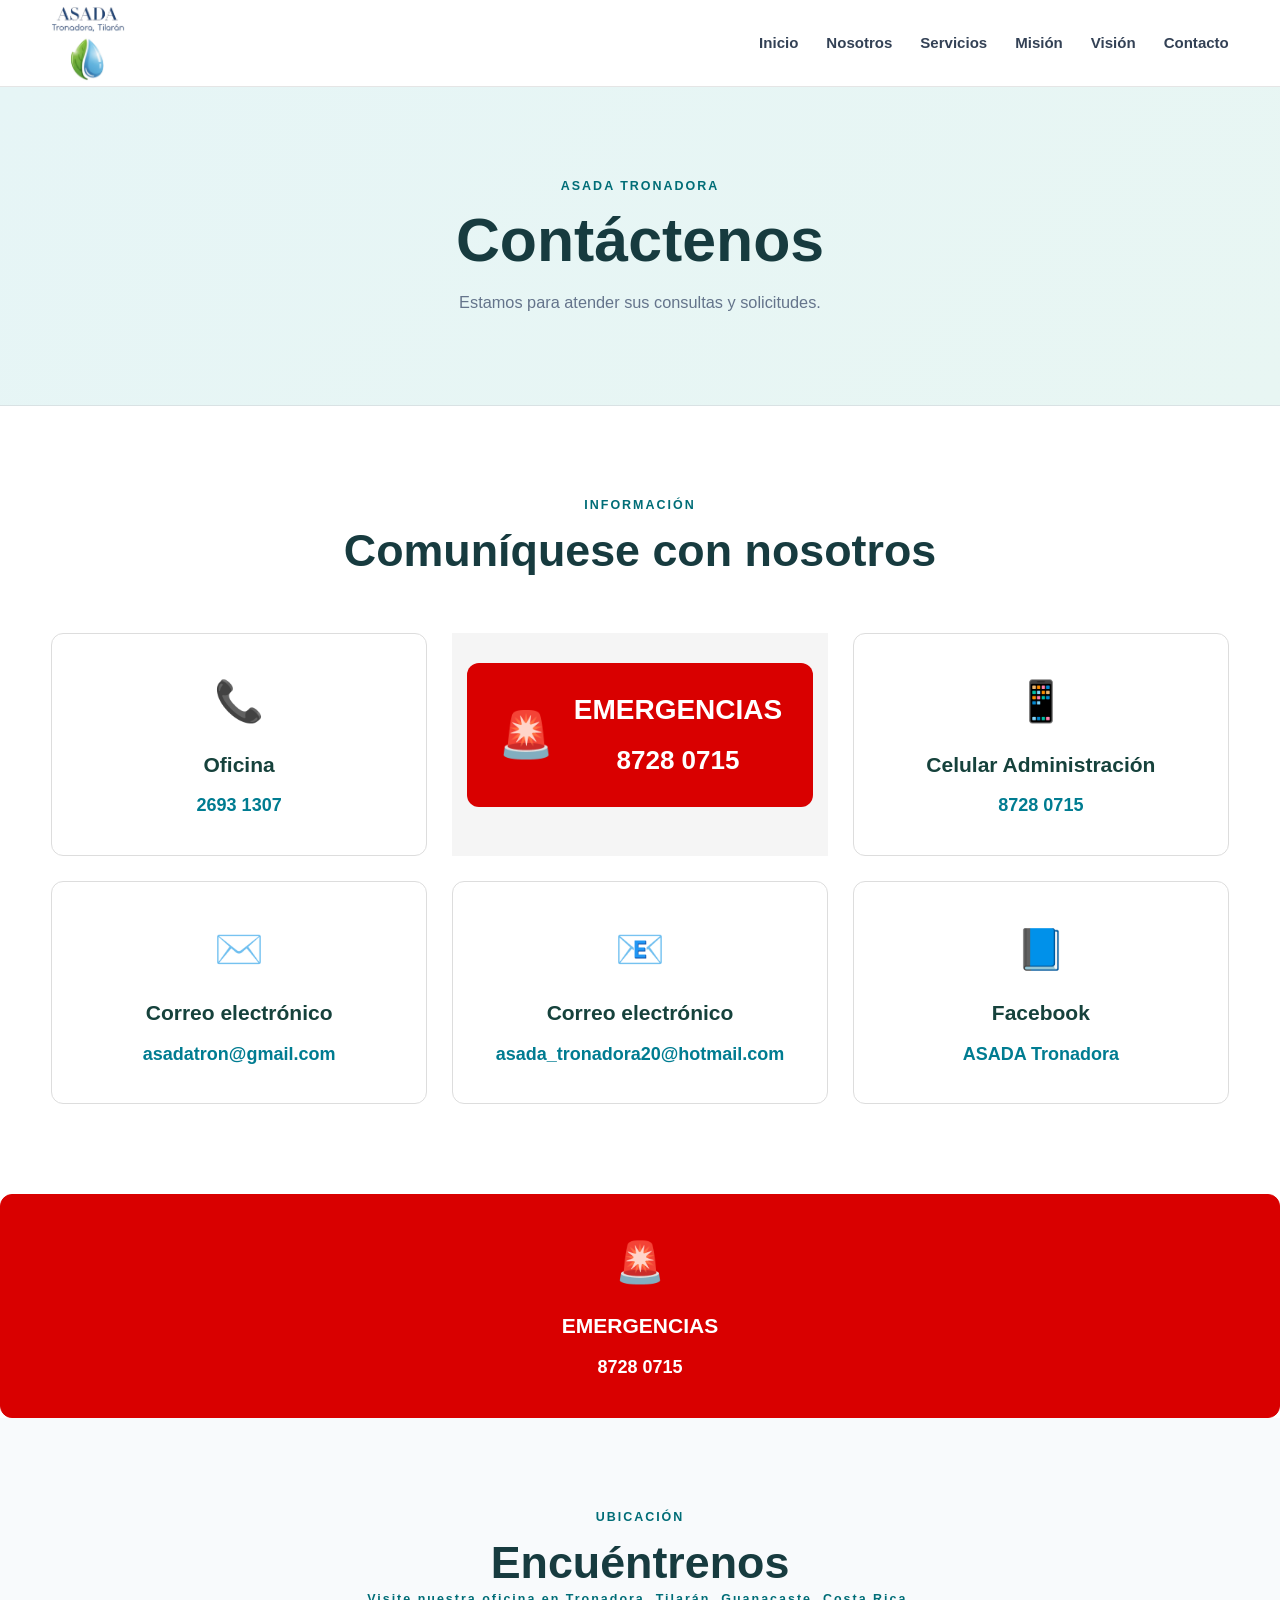
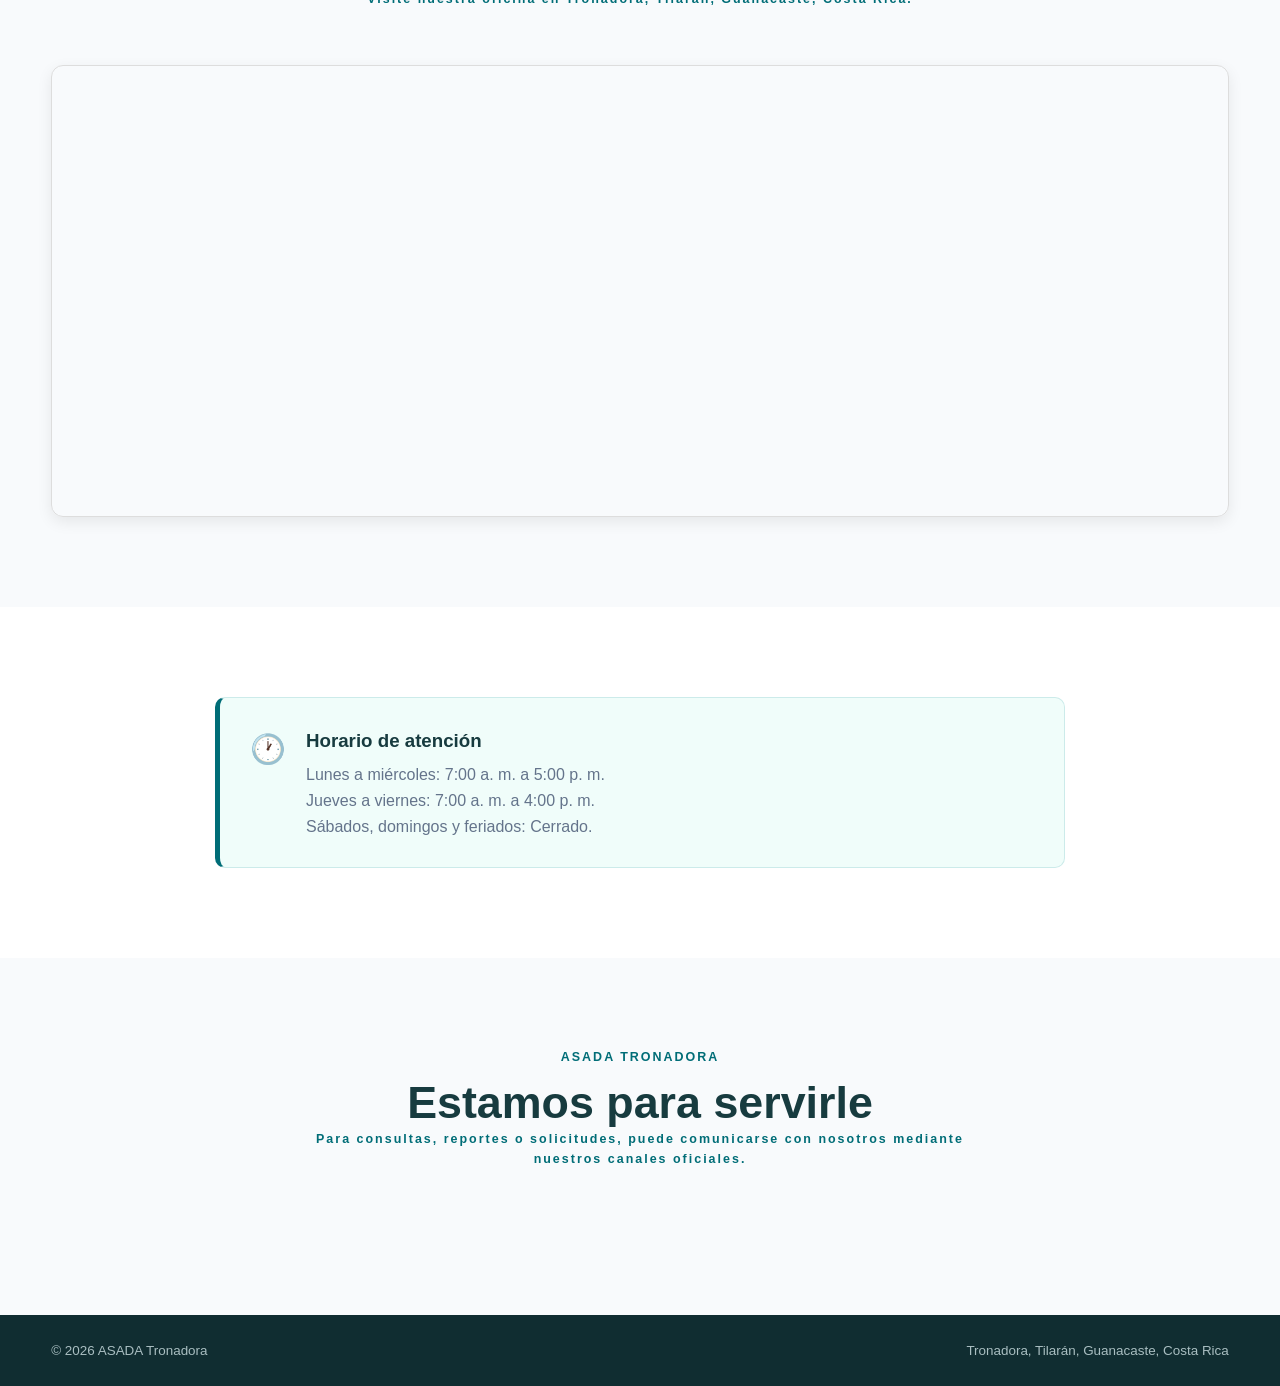
==== contacto.html @ f2df52bf "Add files via upload" ====
<!DOCTYPE html>

<html lang="es">
<head>
    <meta charset="UTF-8">
    <meta name="viewport" content="width=device-width, initial-scale=1.0">
    <title>Contacto | ASADA Tronadora</title>
    <link rel="stylesheet" href="css/style.css">
</head>

<body>

<header class="header">
    <div class="container header-container">


    <a href="index.html" class="logo">
    <img src="img/ASADA.png" alt="ASADA Tronadora">
</a>

     <nav class="nav">
    <a href="index.html">Inicio</a>
    <a href="nosotros.html">Nosotros</a>
    <a href="servicios.html">Servicios</a>
    <a href="mision.html">Misión</a>
    <a href="vision.html">Visión</a>
    <a href="contacto.html">Contacto</a>
</nav>

</div>


</header>

<main>


<!-- ENCABEZADO -->

<section class="page-header">

    <div class="container">

        <p>ASADA TRONADORA</p>

        <h1>Contáctenos</h1>

        <span>
            Estamos para atender sus consultas y solicitudes.
        </span>

    </div>

</section>


<!-- INFORMACIÓN DE CONTACTO -->

<section class="section">

    <div class="container">

        <div class="section-title">

            <p>INFORMACIÓN</p>

            <h2>Comuníquese con nosotros</h2>

        </div>


        <div class="contact-grid">

            <!-- OFICINA -->

            <a href="tel:26931307" class="contact-card">

                <div class="contact-icon">📞</div>

                <h3>Oficina</h3>

                <p>2693 1307</p>

            </a>


<!-- EMERGENCIAS -->

<section class="emergency-section">

    <div class="container">

        <div class="emergency-box">

            <div class="emergency-icon">🚨</div>

            <div>
                <h2>EMERGENCIAS</h2>

                <a href="tel:87280715">
                    8728 0715
                </a>
            </div>

        </div>

    </div>

</section>




            <!-- CELULAR -->

            <a href="tel:87280715" class="contact-card">

                <div class="contact-icon">📱</div>

                <h3>Celular Administración</h3>

                <p>8728 0715</p>

            </a>


            <!-- CORREO 1 -->

            <a href="mailto:asadatron@gmail.com" class="contact-card">

                <div class="contact-icon">✉️</div>

                <h3>Correo electrónico</h3>

                <p>asadatron@gmail.com</p>

            </a>


            <!-- CORREO 2 -->

            <a href="mailto:asada_tronadora20@hotmail.com" class="contact-card">

                <div class="contact-icon">📧</div>

                <h3>Correo electrónico</h3>

                <p>asada_tronadora20@hotmail.com</p>

            </a>


            <!-- FACEBOOK -->

            <a href="https://www.facebook.com/AsadaTrona/"
               target="_blank"
               class="contact-card">

                <div class="contact-icon">📘</div>

                <h3>Facebook</h3>

                <p>ASADA Tronadora</p>

            </a>

        </div>

    </div>

</section>

<!-- EMERGENCIAS -->

<a href="tel:87280715" class="contact-card emergency-card">

    <div class="contact-icon">🚨</div>

    <h3>EMERGENCIAS</h3>

    <p>8728 0715</p>

</a>



<!-- UBICACIÓN -->

<section class="section section-light">

    <div class="container">

        <div class="section-title">

            <p>UBICACIÓN</p>

            <h2>Encuéntrenos</h2>

            <p>
                Visite nuestra oficina en Tronadora,
                Tilarán, Guanacaste, Costa Rica.
            </p>

        </div>


        <div class="map-container">

            <iframe
                src="https://www.google.com/maps?q=10.5006043,-84.9230503&z=17&output=embed"
                width="100%"
                height="450"
                style="border:0;"
                allowfullscreen=""
                loading="lazy"
                referrerpolicy="no-referrer-when-downgrade">
            </iframe>

        </div>

    </div>

</section>



<!-- HORARIO -->

<section class="section">

    <div class="container">

        <div class="notice">

            <div class="notice-icon">🕐</div>

            <div>

                <h3>Horario de atención</h3>

                <p>
                    Lunes a miércoles: 7:00 a. m. a 5:00 p. m.
                </p>

                <p>
                    Jueves a viernes: 7:00 a. m. a 4:00 p. m.
                </p>

                <p>
                    Sábados, domingos y feriados: Cerrado.
                </p>

            </div>

        </div>

    </div>

</section>




<!-- MENSAJE FINAL -->

<section class="section section-light">

    <div class="container">

        <div class="section-title">

            <p>ASADA TRONADORA</p>

            <h2>Estamos para servirle</h2>

            <p>
                Para consultas, reportes o solicitudes,
                puede comunicarse con nosotros mediante
                nuestros canales oficiales.
            </p>

        </div>

    </div>

</section>


</main>

<footer class="footer">


<div class="container footer-content">

    <p>© 2026 ASADA Tronadora</p>

    <p>
        Tronadora, Tilarán, Guanacaste, Costa Rica
    </p>

</div>


</footer>

<script src="js/script.js"></script>

</body>
</html>
---- css/style.css ----
/* =========================================================
ASADA TRONADORA
Hoja de estilos principal
Diseño institucional, accesible y responsive
========================================================= */

/* =========================================================

1. VARIABLES
   ========================================================= */

:root {


--primary: #006d77;
--primary-dark: #00545c;
--primary-light: #e6f5f6;

--secondary: #2a9d8f;
--secondary-light: #e8f6f3;

--dark: #173b3f;
--text: #334155;
--text-light: #64748b;

--white: #ffffff;
--background: #f8fafc;
--background-alt: #eef7f7;

--border: #d9e2e4;

--success: #2e7d32;
--warning: #a16207;

--shadow-sm: 0 2px 8px rgba(15, 23, 42, 0.06);
--shadow-md: 0 8px 25px rgba(15, 23, 42, 0.08);

--radius-sm: 6px;
--radius-md: 10px;
--radius-lg: 16px;

--container: 1180px;


}

/* =========================================================
2. RESET
========================================================= */

* {
  margin: 0;
  padding: 0;
  box-sizing: border-box;
  }

html {
scroll-behavior: smooth;
}

body {
font-family:
"Segoe UI",
Roboto,
Arial,
Helvetica,
sans-serif;


background: var(--white);

color: var(--text);

line-height: 1.6;

font-size: 16px;

-webkit-font-smoothing: antialiased;


}

img {
max-width: 100%;
display: block;
}

a {
color: inherit;
text-decoration: none;
}

button,
input,
textarea,
select {
font: inherit;
}

/* =========================================================
3. CONTENEDOR
========================================================= */

.container {
width: min(92%, var(--container));


margin: 0 auto;


}

/* =========================
   HEADER
========================= */

.header {
    background-color: white;
    border-bottom: 1px solid #e5e5e5;
    position: sticky;
    top: 0;
    z-index: 1000;
}

.header-container {
    min-height: 86px;
    display: flex;
    align-items: center;
    justify-content: space-between;
    gap: 25px;
}

/* ESCUDO */

.logo {
    display: flex;
    align-items: center;
    flex-shrink: 0;
    width: 120px;
    height: 80px;
}

.logo img {
    display: block;
    width: 115px;
    height: 75px;
    object-fit: contain;
    object-position: left center;
}

/* MENÚ */

.nav {
    display: flex;
    align-items: center;
    gap: 25px;
    margin-left: auto;
}

.nav a {
    color: #16423c;
    font-weight: bold;
    white-space: nowrap;
}

.nav a:hover {
    color: #007c91;
}

/* NAVEGACIÓN */

.nav {
display: flex;


align-items: center;

gap: 28px;


}

.nav a {
position: relative;


color: var(--text);

font-size: 0.94rem;

font-weight: 600;

padding: 8px 0;

transition:
    color 0.2s ease;


}

.nav a::after {
content: "";


position: absolute;

left: 0;

bottom: 0;

width: 0;

height: 2px;

background: var(--primary);

transition: width 0.2s ease;


}

.nav a:hover {
color: var(--primary);
}

.nav a:hover::after {
width: 100%;
}

/* =========================================================
5. HERO
========================================================= */

.hero {
min-height: 620px;


display: flex;

align-items: center;

background:
    linear-gradient(
        135deg,
        var(--primary-light),
        #ffffff 55%,
        var(--secondary-light)
    );


}

.hero-content {
max-width: 820px;


padding: 80px 0;


}

.hero-subtitle {
color: var(--primary);


font-size: 0.82rem;

font-weight: 800;

letter-spacing: 2.5px;

margin-bottom: 18px;


}

.hero h1 {
max-width: 780px;


color: var(--dark);

font-size: clamp(2.5rem, 6vw, 4.6rem);

line-height: 1.05;

letter-spacing: -1.5px;

margin-bottom: 25px;


}

.hero-text {
max-width: 670px;


color: var(--text-light);

font-size: 1.08rem;

line-height: 1.8;

margin-bottom: 35px;


}

/* =========================================================
6. BOTONES
========================================================= */

.hero-buttons {
display: flex;


align-items: center;

gap: 12px;

flex-wrap: wrap;


}

.btn {
display: inline-flex;


align-items: center;

justify-content: center;

min-height: 46px;

padding: 0 22px;

border-radius: var(--radius-sm);

font-size: 0.95rem;

font-weight: 700;

cursor: pointer;

border: 2px solid transparent;

transition:
    background 0.2s ease,
    color 0.2s ease,
    border-color 0.2s ease,
    transform 0.2s ease;


}

.btn:hover {
transform: translateY(-2px);
}

.btn-primary {
color: var(--white);


background: var(--primary);


}

.btn-primary:hover {
background: var(--primary-dark);
}

.btn-secondary {
color: var(--primary);


background: var(--white);

border-color: var(--primary);


}

.btn-secondary:hover {
color: var(--white);


background: var(--primary);


}

/* =========================================================
7. SECCIONES
========================================================= */

.section {
padding: 90px 0;
}

.section-light {
background: var(--background);
}

.section-title {
max-width: 700px;


margin: 0 auto 55px;

text-align: center;


}

.section-title p {
color: var(--primary);


font-size: 0.78rem;

font-weight: 800;

letter-spacing: 2px;

margin-bottom: 8px;


}

.section-title h2 {
color: var(--dark);


font-size: clamp(2rem, 4vw, 2.8rem);

line-height: 1.2;


}

/* =========================================================
8. SOBRE NOSOTROS
========================================================= */

.about-content {
display: grid;


grid-template-columns:
    minmax(0, 1.4fr)
    minmax(300px, 0.8fr);

gap: 70px;

align-items: center;


}

.about-text h3 {
color: var(--dark);


font-size: 1.7rem;

margin-bottom: 18px;


}

.about-text p {
color: var(--text-light);


margin-bottom: 15px;

line-height: 1.8;


}

.about-card {
padding: 35px;


background: var(--white);

border: 1px solid var(--border);

border-radius: var(--radius-lg);

box-shadow: var(--shadow-md);


}

.card-icon {
width: 55px;


height: 55px;

display: flex;

align-items: center;

justify-content: center;

background: var(--primary-light);

border-radius: 50%;

font-size: 1.7rem;

margin-bottom: 20px;


}

.about-card h3 {
color: var(--dark);


margin-bottom: 10px;


}

.about-card p {
color: var(--text-light);
}

/* =========================================================
9. SERVICIOS
========================================================= */

.services-grid {
display: grid;


grid-template-columns:
    repeat(4, minmax(0, 1fr));

gap: 20px;


}

.service-card {
padding: 30px;


background: var(--white);

border: 1px solid var(--border);

border-radius: var(--radius-md);

transition:
    transform 0.2s ease,
    box-shadow 0.2s ease,
    border-color 0.2s ease;


}

.service-card:hover {
    transform: none;
    box-shadow: 0 8px 20px rgba(0, 0, 0, 0.10);
}
.service-icon {
width: 52px;


height: 52px;

display: flex;

align-items: center;

justify-content: center;

background: var(--primary-light);

border-radius: var(--radius-sm);

font-size: 1.5rem;

margin-bottom: 20px;


}

.service-card h3 {
color: var(--dark);


font-size: 1.08rem;

line-height: 1.4;

margin-bottom: 12px;


}

.service-card p {
color: var(--text-light);


font-size: 0.93rem;

line-height: 1.7;

.service-card {
    background-color: white;
    padding: 30px 25px;
    border: 1px solid #ddd;
    border-radius: 12px;
    text-align: center;
    transition: 0.3s;
}

}

.service-card {
    background-color: white;
    padding: 30px 25px;
    border: 1px solid #ddd;
    border-radius: 12px;
    text-align: center;
    transition: 0.3s;
}

/* IMÁGENES DE LOS SERVICIOS */

.service-image {
    width: 100%;
    height: 190px;
    object-fit: cover;
    border-radius: 10px;
    margin-bottom: 20px;
    display: block;
    transform: none;
    transition: none;
}

.service-card:hover {
    transform: translateY(-5px);
    box-shadow: 0 8px 20px rgba(0, 0, 0, 0.10);
}

/* =========================================================
10. AVISOS
========================================================= */

.notice {
max-width: 850px;


display: flex;

align-items: flex-start;

gap: 20px;

margin: 0 auto;

padding: 28px 30px;

background: #f0fdfa;

border: 1px solid #ccebea;

border-left: 5px solid var(--primary);

border-radius: var(--radius-md);


}

.notice-icon {
flex-shrink: 0;


font-size: 1.8rem;


}

.notice h3 {
color: var(--dark);


margin-bottom: 7px;


}

.notice p {
color: var(--text-light);
}

/* =========================
CONTACTO
========================= */

.contact-grid {
display: grid;
grid-template-columns: repeat(3, 1fr);
gap: 25px;
}

.contact-card {
display: block;


padding: 35px 25px;

text-align: center;

background-color: white;

border: 1px solid #ddd;

border-radius: 12px;

transition: 0.3s;

cursor: pointer;


}

.contact-card:hover {
transform: translateY(-5px);


box-shadow: 0 8px 20px rgba(0, 0, 0, 0.10);

border-color: #007c91;


}

.contact-icon {
font-size: 40px;
margin-bottom: 15px;
}

.contact-card h3 {
color: #16423c;
margin-bottom: 10px;
font-size: 21px;
}

.contact-card p {
color: #007c91;
font-size: 18px;
font-weight: bold;
}


/* =========================================================
12. FOOTER
========================================================= */

.footer {
background: #102d31;


padding: 25px 0;

color: #a9bec1;


}

.footer-content {
display: flex;


align-items: center;

justify-content: space-between;

gap: 20px;

font-size: 0.84rem;


}

/* =========================================================
13. PÁGINA DE MEDIDORES
========================================================= */

.page-header {
padding: 90px 0;


text-align: center;

background:
    linear-gradient(
        135deg,
        var(--primary-light),
        var(--secondary-light)
    );

border-bottom: 1px solid var(--border);


}

.page-header p {
color: var(--primary);


font-size: 0.78rem;

font-weight: 800;

letter-spacing: 2px;

margin-bottom: 10px;


}

.page-header h1 {
color: var(--dark);


font-size: clamp(2.3rem, 5vw, 3.8rem);

line-height: 1.1;

margin-bottom: 15px;


}

.page-header span {
display: block;


color: var(--text-light);

font-size: 1.02rem;


}

/* BUSCADOR */

.search-box {
width: 100%;


max-width: 720px;

display: flex;

gap: 10px;

margin: 0 auto;


}

.search-box input {
flex: 1;


min-height: 48px;

padding: 0 16px;

color: var(--text);

background: var(--white);

border: 1px solid var(--border);

border-radius: var(--radius-sm);

outline: none;

transition:
    border-color 0.2s ease,
    box-shadow 0.2s ease;


}

.search-box input::placeholder {
color: #94a3b8;
}

.search-box input:focus {
border-color: var(--primary);


box-shadow:
    0 0 0 3px
    rgba(0, 109, 119, 0.12);


}

/* =========================================================
14. ACCESIBILIDAD
========================================================= */

a:focus-visible,
button:focus-visible,
input:focus-visible,
textarea:focus-visible,
select:focus-visible {
outline: 3px solid #80ced1;


outline-offset: 3px;


}

/* =========================
   NOSOTROS - RECONOCIMIENTOS
========================= */

.awards-grid {
    display: grid;
    grid-template-columns: repeat(2, 1fr);
    gap: 30px;
    margin-top: 35px;
}

.award-card {
    background-color: white;
    border: 1px solid #ddd;
    border-radius: 12px;
    overflow: hidden;

    box-shadow: 0 5px 15px rgba(0, 0, 0, 0.08);

    transition: 0.3s;
}

.award-card:hover {
    transform: translateY(-5px);

    box-shadow: 0 10px 25px rgba(0, 0, 0, 0.15);
}

.award-card img {
    width: 100%;
    height: 350px;

    object-fit: contain;

    display: block;

    background-color: #f5f5f5;
}

.award-info {
    padding: 25px;
}

.award-info h3 {
    color: #16423c;

    font-size: 23px;

    margin-bottom: 15px;
}

.award-info p {
    color: #555;

    margin-bottom: 10px;

    line-height: 1.7;
}

/* =========================================================
15. RESPONSIVE — TABLET
========================================================= */

@media (max-width: 950px) {


.header-container {
    gap: 20px;
}

.nav {
    gap: 18px;
}

.services-grid {
    grid-template-columns:
        repeat(2, minmax(0, 1fr));
}

.about-content {
    grid-template-columns: 1fr;

    gap: 40px;
}

.contact-grid {
    grid-template-columns:
        repeat(2, minmax(0, 1fr));
}

.logo {
    width: 100px;
    height: 65px;
}

.logo img {
    width: 100px;
    height: 65px;
}

.awards-grid {
    grid-template-columns: 1fr;
}

.award-card img {
    height: auto;
}

}



/* =========================================================
16. RESPONSIVE — CELULAR
========================================================= */

@media (max-width: 680px) {


.header-container {
    flex-direction: column;

    padding: 17px 0;

    gap: 15px;
}

.nav {
    width: 100%;

    justify-content: center;

    flex-wrap: wrap;

    gap: 8px 16px;
}

.nav a {
    font-size: 0.88rem;
}

.hero {
    min-height: auto;
}

.hero-content {
    padding: 85px 0;
}

.hero h1 {
    font-size: 2.7rem;

    letter-spacing: -1px;
}

.hero-text {
    font-size: 1rem;
}

.hero-buttons {
    align-items: stretch;

    flex-direction: column;
}

.hero-buttons .btn {
    width: 100%;
}

.section {
    padding: 70px 0;
}

.section-title {
    margin-bottom: 40px;
}

.services-grid {
    grid-template-columns: 1fr;
}

.contact-grid {
    grid-template-columns: 1fr;
}

.notice {
    flex-direction: column;

    padding: 25px;
}

.search-box {
    flex-direction: column;
}

.search-box .btn {
    width: 100%;
}

.footer-content {
    flex-direction: column;

    text-align: center;
}
.logo {
    width: 100px;
    height: 65px;
}

.logo img {
    width: 100px;
    height: 65px;
}

.awards-grid {
    grid-template-columns: 1fr;
}

.award-card img {
    height: auto;
}

}

/* =========================================================
17. PANTALLAS MUY PEQUEÑAS
========================================================= */

@media (max-width: 400px) {


.container {
    width: 90%;
}

.hero h1 {
    font-size: 2.35rem;
}

.section-title h2 {
    font-size: 1.9rem;
}


}

/* =========================
MAPA
========================= */

.map-container {
width: 100%;
overflow: hidden;
border-radius: 12px;
border: 1px solid #ddd;
box-shadow: 0 5px 15px rgba(0, 0, 0, 0.08);
}

.map-container iframe {
display: block;
}


/* =========================
   EMERGENCIAS
========================= */

.emergency-section {
    padding: 30px 0;
    background-color: #f5f5f5;
}

.emergency-box {
    display: flex;
    align-items: center;
    justify-content: center;
    gap: 20px;

    padding: 25px;

    background-color: #d90000;
    color: white;

    border-radius: 12px;

    text-align: center;
}

.emergency-icon {
    font-size: 45px;
}

.emergency-box h2 {
    margin-bottom: 8px;
    font-size: 28px;
}

.emergency-box a {
    color: white;
    font-size: 26px;
    font-weight: bold;
    text-decoration: none;
}

.emergency-box a:hover {
    text-decoration: underline;
}


/* =========================
   EMERGENCIAS
========================= */

.emergency-card {
    background-color: #d90000;
    border-color: #d90000;
}

.emergency-card h3,
.emergency-card p {
    color: white;
}

.emergency-card:hover {
    background-color: #b80000;
    border-color: #b80000;
}

/* EFECTO SUAVE SIN MOVER LAS FOTOGRAFÍAS */

.service-card {
    transform: none !important;
    transition: box-shadow 0.3s ease, border-color 0.3s ease;
}

.service-card:hover {
    transform: none !important;
    box-shadow: 0 10px 25px rgba(0, 0, 0, 0.15);
    border-color: #007c91;
}

.service-image,
.service-card:hover .service-image {
    transform: none !important;
    transition: none !important;
    animation: none !important;
    filter: none !important;
}

/* =========================
   VALORES - PÁGINA MISIÓN
========================= */

.values-grid {
    display: grid;
    grid-template-columns: repeat(5, minmax(0, 1fr));
    gap: 20px;
}

.values-grid .service-card {
    padding: 25px 15px;
    min-width: 0;
}

/* TABLET */

@media (max-width: 1000px) {
    .values-grid {
        grid-template-columns: repeat(2, minmax(0, 1fr));
    }
}

/* CELULAR */

@media (max-width: 600px) {
    .values-grid {
        grid-template-columns: 1fr;
    }
}

/* =========================
   CUATRO OBJETIVOS - VISIÓN
========================= */

.vision-grid {
    grid-template-columns: repeat(4, minmax(0, 1fr));
    gap: 20px;
}

.vision-grid .service-card {
    min-width: 0;
    padding: 25px 18px;
}

/* TABLET */

@media (max-width: 1000px) {
    .vision-grid {
        grid-template-columns: repeat(2, minmax(0, 1fr));
    }
}

/* CELULAR */

@media (max-width: 600px) {
    .vision-grid {
        grid-template-columns: 1fr;
    }
}
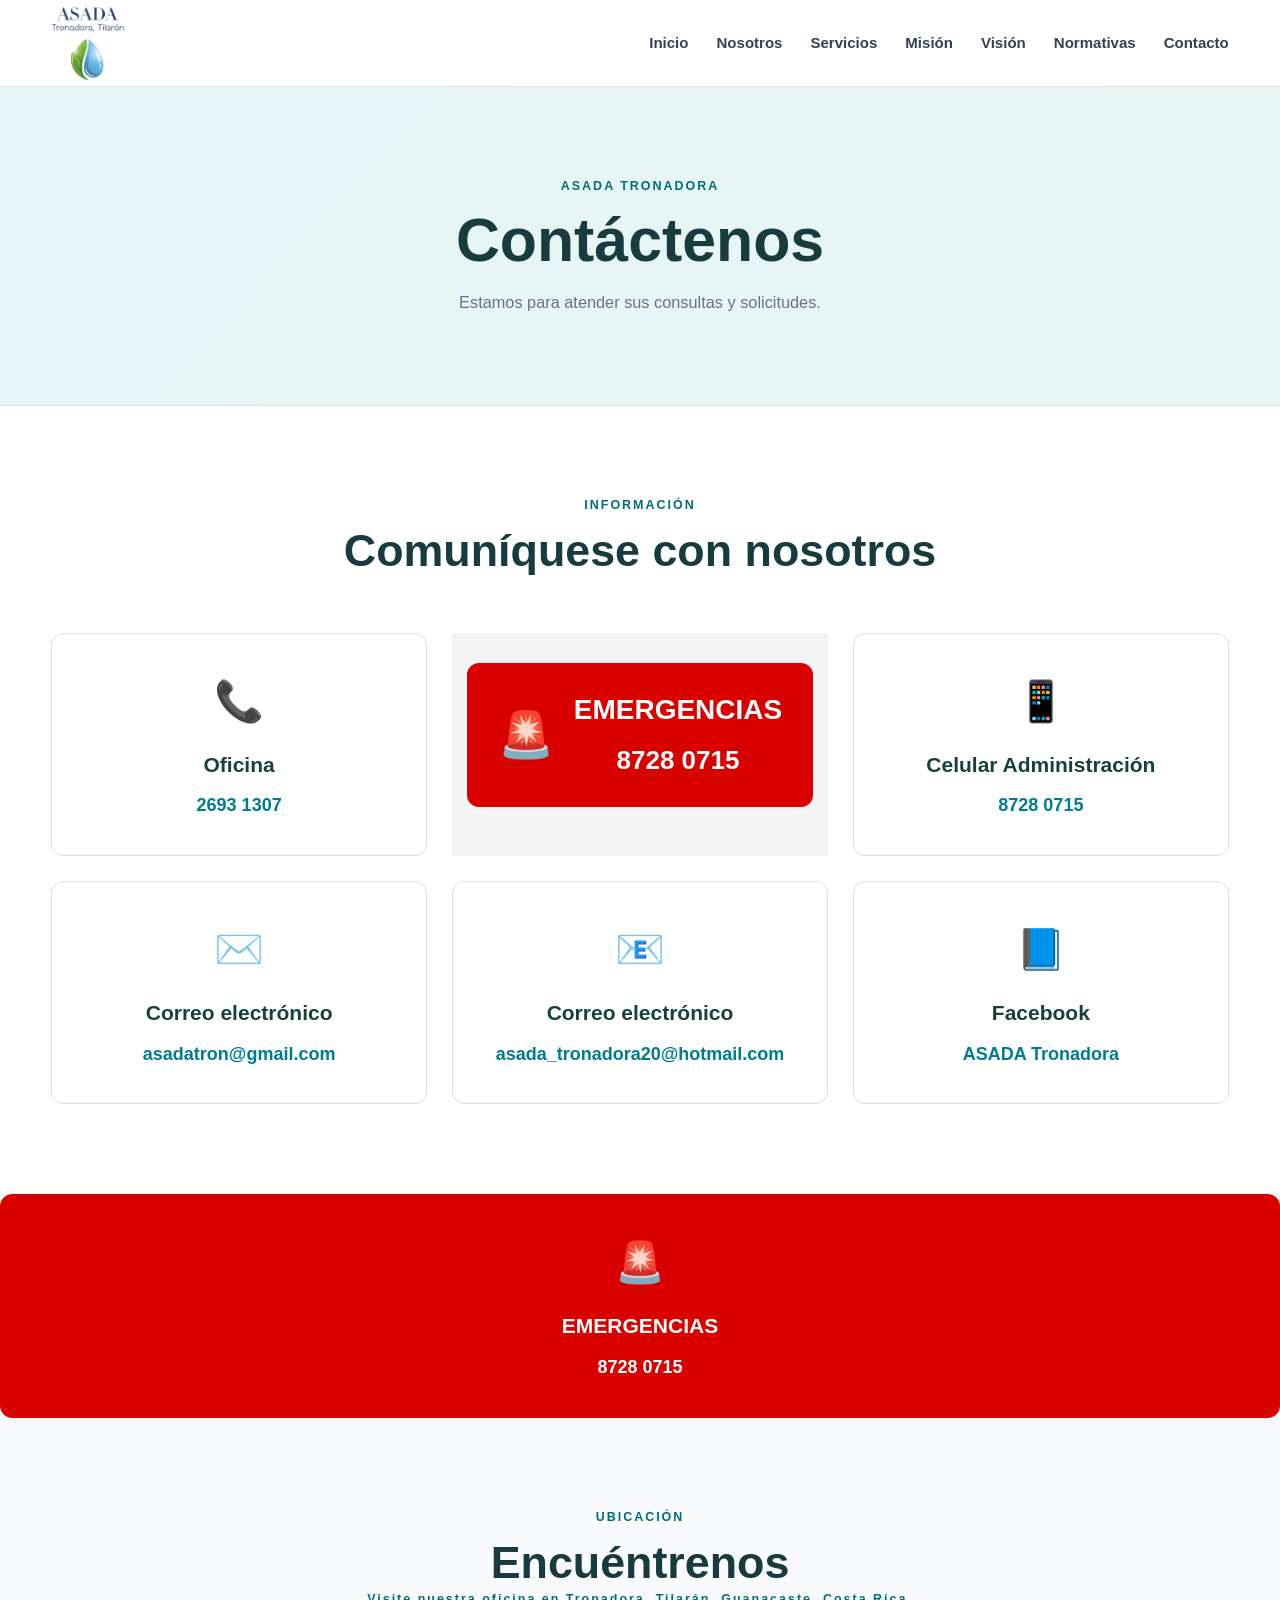
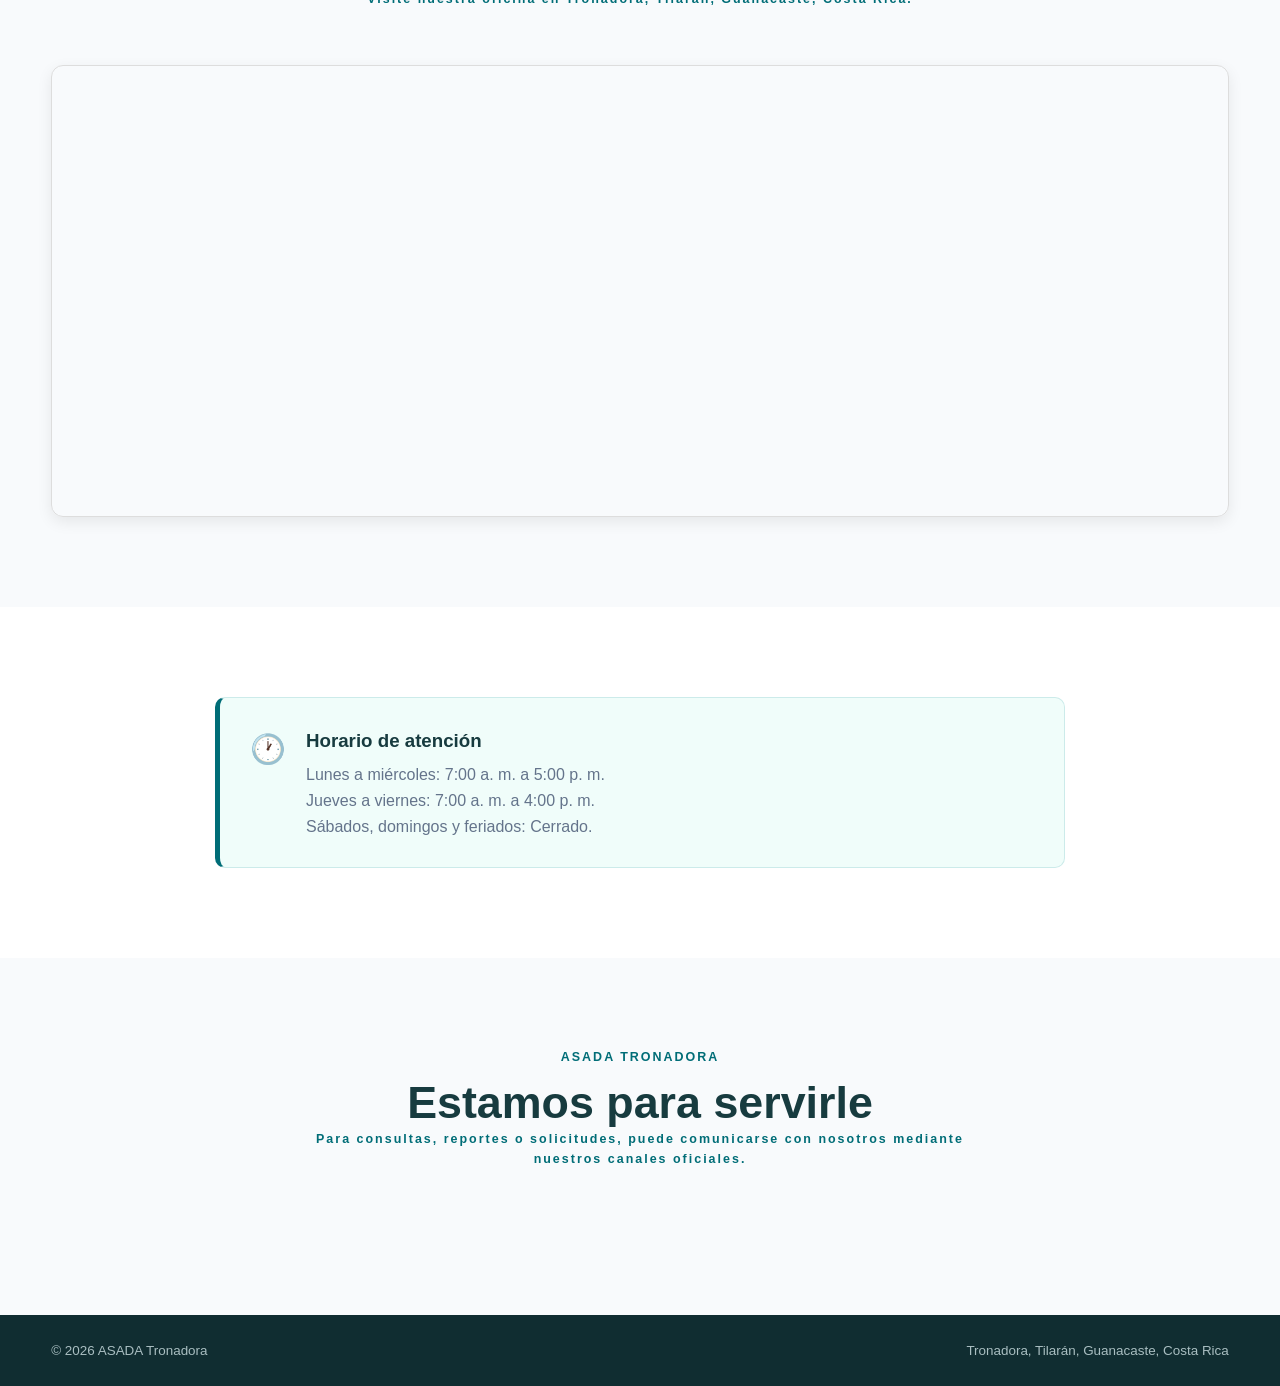
==== commit 7a535f8c: "Add files via upload" ====
--- a/contacto.html
+++ b/contacto.html
@@ -18,14 +18,19 @@
     <img src="img/ASADA.png" alt="ASADA Tronadora">
 </a>
 
-     <nav class="nav">
+     
+
+<nav class="nav">
     <a href="index.html">Inicio</a>
     <a href="nosotros.html">Nosotros</a>
     <a href="servicios.html">Servicios</a>
     <a href="mision.html">Misión</a>
     <a href="vision.html">Visión</a>
+    <a href="normativas.html">Normativas</a>
     <a href="contacto.html">Contacto</a>
 </nav>
+
+
 
 </div>
 
